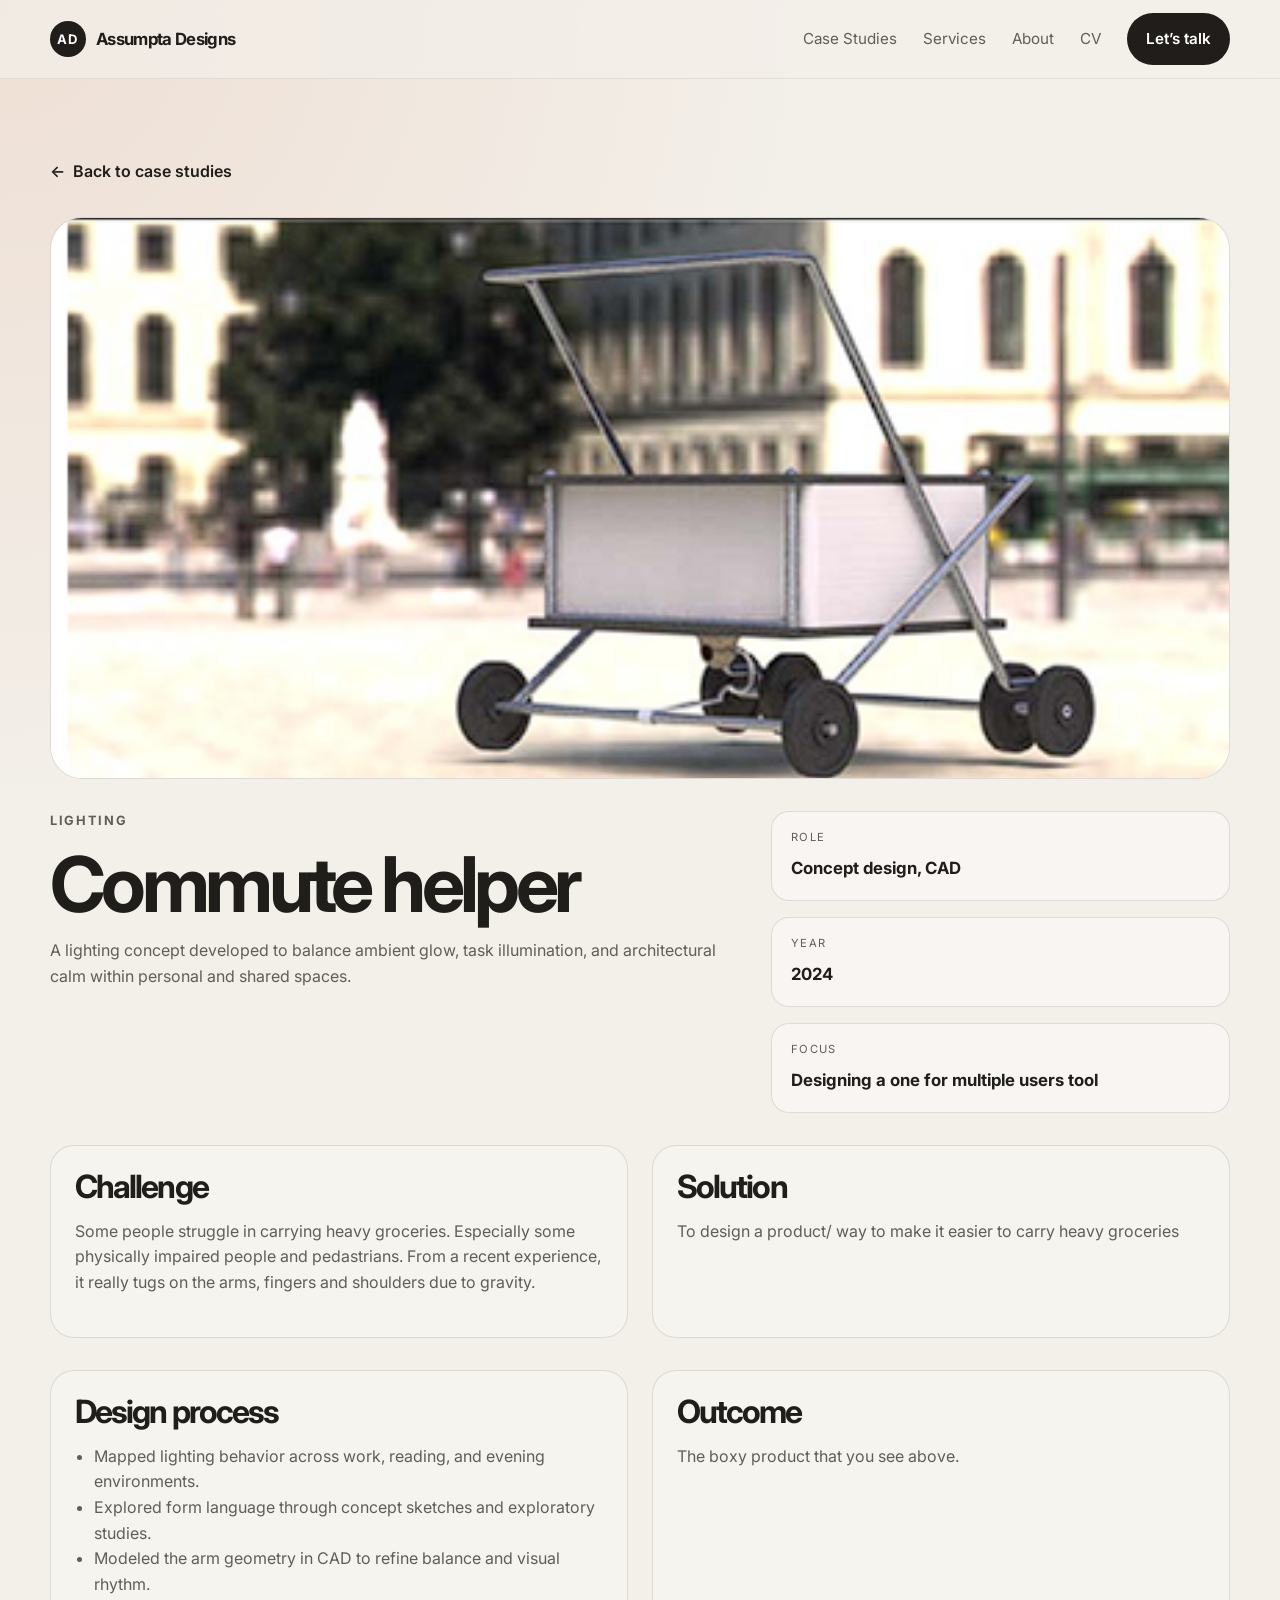
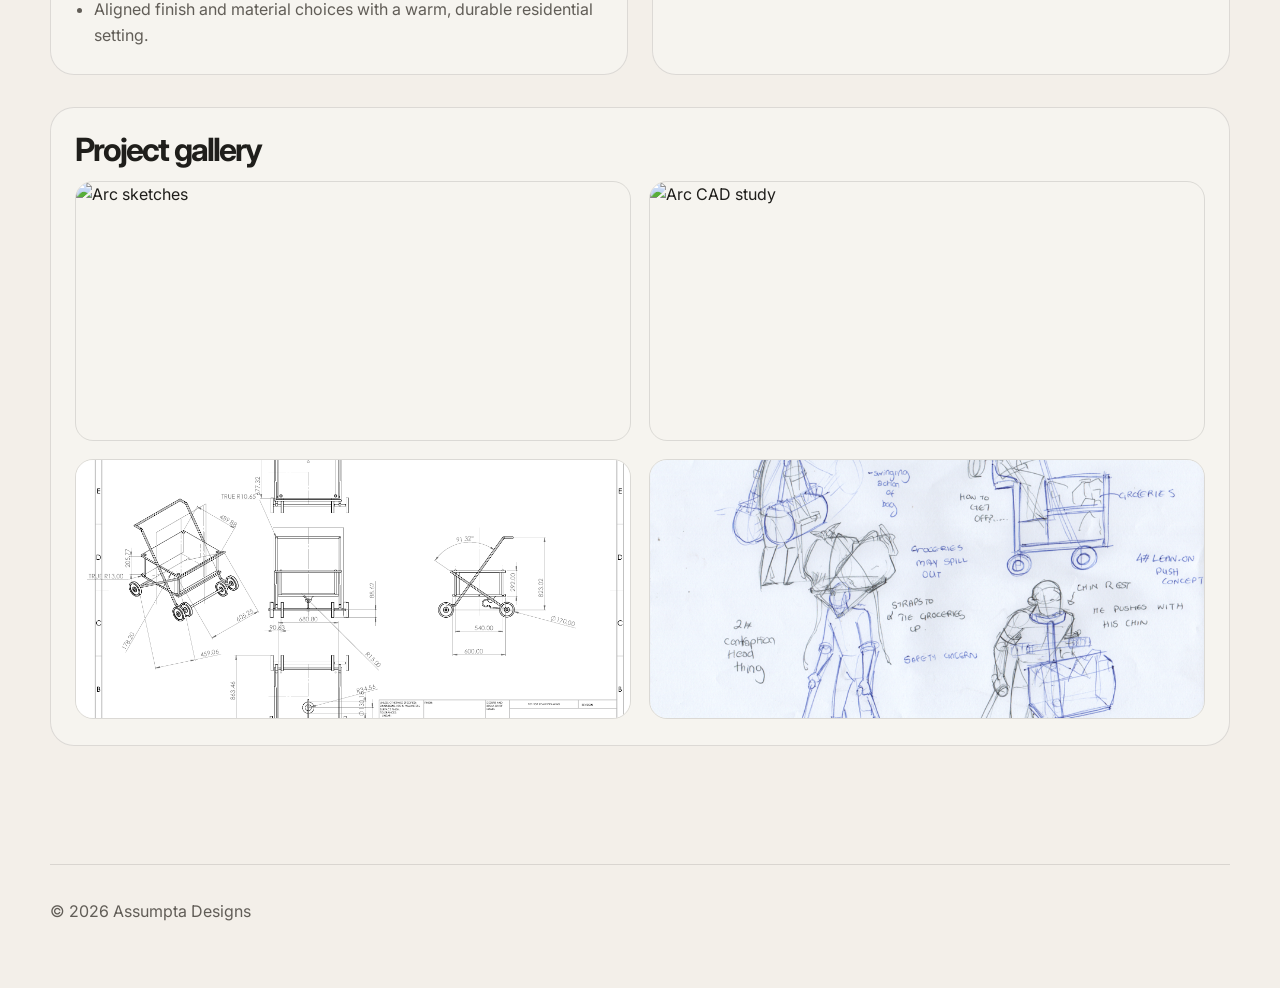
==== project-arc.html @ b542507d "Add files via upload" ====
<!DOCTYPE html>
<html lang="en">
  <head>
    <meta charset="UTF-8" />
    <meta name="viewport" content="width=device-width, initial-scale=1.0" />
    <title>All Trolley </title>
    <link rel="preconnect" href="https://fonts.googleapis.com" />
    <link rel="preconnect" href="https://fonts.gstatic.com" crossorigin />
    <link href="https://fonts.googleapis.com/css2?family=Inter:wght@400;500;600;700;800;900&display=swap" rel="stylesheet" />
    <link rel="stylesheet" href="styles.css" />
  </head>
  <body>
    <header class="site-header">
      <div class="container nav-wrap">
        <a href="index.html" class="brand" aria-label="Alden Hart home">
          <span class="brand-mark">AD</span>
          <span class="brand-text">Assumpta Designs</span>
        </a>
        <button class="nav-toggle" aria-label="Open navigation" aria-expanded="false">
          <span></span>
          <span></span>
          <span></span>
        </button>
        <nav class="site-nav" aria-label="Main navigation">
          <a href="work.html">Case Studies</a>
          <a href="index.html#services">Services</a>
          <a href="index.html#about">About</a>
          <a href="index.html#cv">CV</a>
          <a href="index.html#contact" class="nav-cta">Let’s talk</a>
        </nav>
      </div>
    </header>

    <main class="project-detail">
      <div class="container detail-shell">
        <a href="work.html" class="back-link">Back to case studies</a>

        <div class="project-hero">
          <img src="images/Design4all/Screenshot 2026-09-10 001305.png" alt="Arc lighting system final rendering" />
        </div>

        <div class="project-summary">
          <div>
            <p class="eyebrow">Lighting</p>
            <h1>Commute helper</h1>
            <p>
              A lighting concept developed to balance ambient glow, task illumination, and architectural calm within personal and shared spaces.
            </p>
          </div>

          <div class="detail-stats">
            <div class="stat-card">
              <span class="label">Role</span>
              <strong>Concept design, CAD</strong>
            </div>
            <div class="stat-card">
              <span class="label">Year</span>
              <strong>2024</strong>
            </div>
            <div class="stat-card">
              <span class="label">Focus</span>
              <strong>Designing a one for multiple users tool</strong>
            </div>
          </div>
        </div>

        <div class="detail-grid">
          <section class="detail-section">
            <h3>Challenge</h3>
            <p>
              Some people struggle in carrying heavy groceries.
Especially some physically impaired people and 
pedastrians. From a recent experience, it really tugs 
on the arms, fingers and shoulders due to gravity.
            </p>
          </section>

          <section class="detail-section">
            <h3>Solution</h3>
            <p>
To design a product/ way to make it easier to carry 
heavy groceries            </p>
          </section>
        </div>

        <div class="detail-grid">
          <section class="detail-section">
            <h3>Design process</h3>
            <ul>
              <li>Mapped lighting behavior across work, reading, and evening environments.</li>
              <li>Explored form language through concept sketches and exploratory studies.</li>
              <li>Modeled the arm geometry in CAD to refine balance and visual rhythm.</li>
              <li>Aligned finish and material choices with a warm, durable residential setting.</li>
            </ul>
          </section>

          <section class="detail-section">
            <h3>Outcome</h3>
            <p>
              The boxy product that you see above.
            </p>
          </section>
        </div>

        <div class="detail-section">
          <h3>Project gallery</h3>
          <div class="project-gallery">
            <img src="https://images.unsplash.com/photo-1517048676732-d65bc937f952?auto=format&fit=crop&w=900&q=80" alt="Arc sketches" />
            <img src="https://images.unsplash.com/photo-1517705008128-361805f42e86?auto=format&fit=crop&w=900&q=80" alt="Arc CAD study" />
            <img src="images/Design4all/Screenshot 2026-09-08 175627.png" alt="Arc technical specification" />
            <img src="images/Design4all/Screenshot 2026-09-10 001355.png" alt="Arc final visual" />
          </div>
        </div>
      </div>
    </main>

    <footer class="site-footer">
      <div class="container footer-inner">
        <p>© <span id="year"></span> Assumpta Designs</p>
      </div>
    </footer>

    <script src="script.js"></script>
  </body>
</html>
---- styles.css ----
:root {
  --bg: #f3efe9;
  --bg-strong: #e4ddd1;
  --panel: #f8f5f1;
  --surface: #fffdf9;
  --surface-strong: #201d1a;
  --text: #1f1e1b;
  --muted: #615d57;
  --line: rgba(31, 30, 27, 0.12);
  --accent: #c95e2a;
  --accent-soft: #f7d3b5;
  --shadow: 0 24px 70px rgba(25, 23, 19, 0.12);
  --radius-xl: 32px;
  --radius-lg: 24px;
  --radius-md: 18px;
  --container: min(1180px, calc(100vw - 48px));
}

* {
  box-sizing: border-box;
}

html {
  scroll-behavior: smooth;
}

body {
  margin: 0;
  font-family: "Inter", sans-serif;
  color: var(--text);
  background:
    radial-gradient(circle at top left, rgba(201, 94, 42, 0.11), transparent 28%),
    var(--bg);
  line-height: 1.6;
}

img {
  max-width: 100%;
  display: block;
}

a {
  color: inherit;
  text-decoration: none;
}

button {
  font: inherit;
}

.container {
  width: var(--container);
  margin: 0 auto;
}

.site-header {
  position: sticky;
  top: 0;
  z-index: 20;
  backdrop-filter: blur(16px);
  background: rgba(243, 239, 233, 0.72);
  border-bottom: 1px solid rgba(31, 30, 27, 0.08);
}

.nav-wrap {
  min-height: 78px;
  display: flex;
  align-items: center;
  justify-content: space-between;
  gap: 24px;
}

.brand {
  display: inline-flex;
  align-items: center;
  gap: 10px;
  font-weight: 700;
}

.brand-mark {
  width: 36px;
  height: 36px;
  display: grid;
  place-items: center;
  border-radius: 50%;
  background: var(--surface-strong);
  color: #fff;
  font-size: 0.82rem;
  letter-spacing: 0.08em;
}

.brand-text {
  letter-spacing: -0.04em;
  font-size: 1.05rem;
}

.site-nav {
  display: flex;
  align-items: center;
  gap: 26px;
  font-size: 0.95rem;
  color: var(--muted);
}

.site-nav a {
  transition: color 180ms ease;
}

.site-nav a:hover,
.site-nav a:focus-visible {
  color: var(--text);
}

.nav-cta {
  padding: 0.85rem 1.2rem;
  border-radius: 999px;
  background: var(--surface-strong);
  color: #fff !important;
  font-weight: 600;
}

.nav-toggle {
  display: none;
  width: 44px;
  height: 44px;
  border: 1px solid var(--line);
  background: rgba(255, 255, 255, 0.5);
  border-radius: 50%;
  align-items: center;
  justify-content: center;
  flex-direction: column;
  gap: 5px;
  cursor: pointer;
  padding: 0;
}

.nav-toggle span {
  width: 18px;
  height: 2px;
  background: var(--text);
  border-radius: 2px;
  display: block;
}

.hero {
  padding: 64px 0 32px;
}

.hero-grid {
  display: grid;
  grid-template-columns: 1.08fr 0.92fr;
  gap: 50px;
  align-items: center;
}

.eyebrow {
  margin: 0 0 16px;
  font-size: 0.8rem;
  letter-spacing: 0.13em;
  text-transform: uppercase;
  color: var(--muted);
  font-weight: 700;
}

h1,
h2,
h3 {
  margin: 0;
  letter-spacing: -0.06em;
  line-height: 0.98;
}

h1 {
  font-size: clamp(3.2rem, 6vw, 6rem);
  max-width: 620px;
}

h2 {
  font-size: clamp(2.2rem, 4vw, 3.5rem);
  max-width: 700px;
}

h3 {
  font-size: clamp(1.5rem, 2.6vw, 2rem);
}

.lead {
  max-width: 560px;
  margin-top: 22px;
  color: var(--muted);
  font-size: 1.08rem;
}

.hero-actions {
  display: flex;
  flex-wrap: wrap;
  gap: 16px;
  margin-top: 28px;
}

.button {
  display: inline-flex;
  align-items: center;
  justify-content: center;
  min-height: 52px;
  padding: 0 1.4rem;
  border-radius: 999px;
  border: 1px solid var(--line);
  transition: transform 180ms ease, box-shadow 180ms ease;
  font-weight: 600;
}

.button:hover,
.button:focus-visible {
  transform: translateY(-1px);
}

.button-primary {
  background: var(--surface-strong);
  color: #fff;
  border-color: transparent;
  box-shadow: var(--shadow);
}

.button-secondary {
  background: rgba(255, 255, 255, 0.3);
}

.hero-metrics {
  display: flex;
  flex-wrap: wrap;
  gap: 28px;
  list-style: none;
  padding: 0;
  margin: 38px 0 0;
}

.hero-metrics li {
  display: flex;
  flex-direction: column;
  gap: 4px;
}

.hero-metrics strong {
  font-size: clamp(1.6rem, 2vw, 2.2rem);
  letter-spacing: -0.06em;
}

.hero-metrics span {
  color: var(--muted);
  font-size: 0.85rem;
}

.hero-visual {
  position: relative;
  min-height: 620px;
  display: flex;
  align-items: center;
  justify-content: center;
}

.hero-image-wrap {
  position: relative;
  width: min(100%, 530px);
  border-radius: var(--radius-xl);
  overflow: hidden;
  box-shadow: var(--shadow);
  border: 1px solid rgba(255, 255, 255, 0.5);
}

.hero-image-wrap img {
  width: 100%;
  height: 690px;
  object-fit: cover;
  display: block;
}

.float-card {
  position: absolute;
  background: rgba(250, 248, 245, 0.82);
  border: 1px solid rgba(31, 30, 27, 0.08);
  backdrop-filter: blur(10px);
  border-radius: 18px;
  padding: 0.9rem 1rem;
  box-shadow: 0 14px 34px rgba(31, 30, 27, 0.08);
  z-index: 2;
}

.float-card span {
  display: block;
  font-size: 0.73rem;
  letter-spacing: 0.12em;
  text-transform: uppercase;
  color: var(--muted);
  margin-bottom: 6px;
}

.float-card strong {
  font-size: 1rem;
}

.card-one {
  left: 0;
  top: 80px;
}

.card-two {
  right: 18px;
  bottom: 54px;
}

.logo-strip {
  padding: 18px 0 8px;
}

.logo-row {
  display: grid;
  grid-template-columns: repeat(6, minmax(0, 1fr));
  align-items: center;
  gap: 10px;
  padding: 18px 0;
  border-top: 1px solid var(--line);
  border-bottom: 1px solid var(--line);
}

.logo-row span {
  text-align: center;
  color: rgba(31, 30, 27, 0.58);
  font-weight: 700;
  letter-spacing: 0.12em;
  text-transform: uppercase;
  font-size: 0.72rem;
}

.section {
  padding: 120px 0;
}

.alt {
  background: rgba(255, 255, 255, 0.24);
}

.section-heading {
  margin-bottom: 42px;
}

.section-heading.narrow {
  max-width: 620px;
}

.project-grid {
  display: grid;
  grid-template-columns: 1.3fr 0.85fr 0.85fr;
  gap: 28px;
  align-items: stretch;
}

.project-card {
  display: flex;
  flex-direction: column;
  background: rgba(255, 255, 255, 0.35);
  border: 1px solid var(--line);
  border-radius: var(--radius-lg);
  overflow: hidden;
  box-shadow: 0 14px 24px rgba(31, 30, 27, 0.03);
}

.project-card img {
  width: 100%;
  height: 290px;
  object-fit: cover;
}

.project-featured {
  grid-column: 1 / span 1;
}

.project-featured .project-image img {
  height: 480px;
}

.project-copy {
  padding: 1.4rem 1.4rem 1.6rem;
}

.project-copy.small {
  padding-bottom: 1.3rem;
}

.project-meta {
  display: flex;
  justify-content: space-between;
  gap: 10px;
  color: var(--muted);
  font-size: 0.74rem;
  letter-spacing: 0.12em;
  text-transform: uppercase;
  margin-bottom: 16px;
}

.project-copy p {
  margin: 12px 0 0;
  color: var(--muted);
}

.project-copy ul {
  margin: 18px 0 0;
  padding-left: 18px;
  color: var(--text);
}

.project-copy li + li {
  margin-top: 8px;
}

.service-grid {
  display: grid;
  grid-template-columns: repeat(3, minmax(0, 1fr));
  gap: 22px;
}

.service-card {
  background: rgba(255, 255, 255, 0.45);
  border: 1px solid var(--line);
  border-radius: var(--radius-lg);
  padding: 1.8rem 1.4rem;
}

.service-index {
  display: inline-flex;
  margin-bottom: 18px;
  color: var(--accent);
  font-weight: 700;
  font-size: 0.82rem;
  letter-spacing: 0.1em;
}

.service-card h3 {
  margin-bottom: 14px;
  font-size: 1.5rem;
}

.service-card p,
.timeline-item p,
.about-copy p {
  color: var(--muted);
}

.timeline {
  display: grid;
  grid-template-columns: repeat(2, minmax(0, 1fr));
  gap: 24px;
}

.timeline-item {
  display: grid;
  grid-template-columns: 72px 1fr;
  gap: 18px;
  padding: 1.5rem 1.3rem;
  border: 1px solid var(--line);
  background: rgba(255, 255, 255, 0.3);
  border-radius: var(--radius-lg);
}

.timeline-step {
  display: flex;
  align-items: center;
  justify-content: center;
  width: 54px;
  height: 54px;
  border-radius: 50%;
  background: var(--surface-strong);
  color: #fff;
  font-weight: 700;
}

.timeline-item h3 {
  font-size: 1.3rem;
  margin-bottom: 8px;
}

.about-grid {
  display: grid;

  gap: 40px;
  align-items: center;
}



.about-copy {
  max-width: 620px;
}

.about-copy p + p {
  margin-top: 18px;
}

.about-signoff {
  margin-top: 30px;
  display: flex;
  flex-direction: column;
  gap: 2px;
}

.about-signoff strong {
  font-size: 1.1rem;
}

.about-signoff span {
  color: var(--muted);
}

.testimonial-wrap {
  padding-top: 0;
}

.cv-card {
  background: linear-gradient(135deg, #201d1a 0%, #2a2522 100%);
  color: #f9f4ee;
  border: 1px solid var(--line);
  border-radius: var(--radius-xl);
  padding: clamp(2rem, 5vw, 3.5rem);
  display: flex;
  align-items: center;
  justify-content: space-between;
  gap: 24px;
}

.cv p {
  margin: 0;
  max-width: 760px;
  font-size: clamp(1.4rem, 2vw, 2.2rem);
  line-height: 1.2;
  letter-spacing: -0.05em;
}





.contact-box {
  background: rgba(255, 255, 255, 0.4);
  border: 1px solid var(--line);
  border-radius: var(--radius-xl);
  padding: clamp(2rem, 5vw, 3.5rem);
  display: flex;
  align-items: center;
  justify-content: space-between;
  gap: 24px;
}

.site-footer {
  padding: 22px 0 48px;
}

.footer-inner {
  display: flex;
  align-items: center;
  justify-content: space-between;
  gap: 16px;
  padding-top: 18px;
  border-top: 1px solid var(--line);
  color: var(--muted);
}

.footer-links {
  display: flex;
  gap: 18px;
}

.project-link {
  display: flex;
  flex-direction: column;
  color: inherit;
  transition: transform 180ms ease, box-shadow 180ms ease;
}

.project-link:hover,
.project-link:focus-visible {
  transform: translateY(-4px);
  box-shadow: 0 18px 34px rgba(31, 30, 27, 0.08);
}

.project-link .project-copy {
  flex: 1;
}

.section-cta-row {
  display: flex;
  justify-content: center;
  margin-top: -8px;
  padding-bottom: 20px;
}

.page-intro {
  padding: 80px 0 30px;
}

.page-header {
  display: flex;
  align-items: end;
  justify-content: space-between;
  gap: 20px;
  margin-bottom: 26px;
}

.page-header h1 {
  font-size: clamp(2.6rem, 5vw, 4.7rem);
}

.page-header p {
  margin: 0;
  color: var(--muted);
  max-width: 520px;
}

.case-study-grid {
  display: grid;
  grid-template-columns: repeat(3, minmax(0, 1fr));
  gap: 24px;
}

.project-detail {
  padding: 72px 0 96px;
}

.detail-shell {
  display: grid;
  gap: 32px;
}

.project-hero {
  border-radius: var(--radius-xl);
  overflow: hidden;
  background: rgba(255, 255, 255, 0.4);
  border: 1px solid var(--line);
}

.project-hero img {
  width: 100%;
  height: 560px;
  object-fit: cover;
}

.project-summary {
  display: grid;
  grid-template-columns: 1.2fr 0.8fr;
  gap: 32px;
  align-items: start;
}

.project-summary h2,
.detail-section h3 {
  margin-bottom: 16px;
}

.project-summary p,
.detail-section p,
.detail-section li {
  color: var(--muted);
}

.detail-stats {
  display: grid;
  gap: 16px;
}

.stat-card {
  background: rgba(255, 255, 255, 0.4);
  border: 1px solid var(--line);
  border-radius: 18px;
  padding: 1.1rem 1.2rem;
}

.stat-card .label {
  display: block;
  color: var(--muted);
  text-transform: uppercase;
  letter-spacing: 0.12em;
  font-size: 0.7rem;
  margin-bottom: 8px;
}

.stat-card strong {
  font-size: 1.05rem;
}

.detail-section {
  background: rgba(255, 255, 255, 0.3);
  border: 1px solid var(--line);
  border-radius: var(--radius-lg);
  padding: 1.6rem 1.5rem;
}

.detail-section ul {
  margin: 0;
  padding-left: 1.2rem;
}

.detail-grid {
  display: grid;
  grid-template-columns: repeat(2, minmax(0, 1fr));
  gap: 24px;
}

.project-gallery {
  display: grid;
  grid-template-columns: repeat(2, minmax(0, 1fr));
  gap: 18px;
}

.project-gallery img {
  width: 100%;
  height: 260px;
  object-fit: cover;
  border-radius: var(--radius-md);
  border: 1px solid var(--line);
  cursor: zoom-in;
  transition: transform 180ms ease, box-shadow 180ms ease;
}

.project-gallery img:hover,
.project-gallery img:focus-visible {
  transform: translateY(-3px);
  box-shadow: 0 14px 28px rgba(31, 30, 27, 0.14);
}

.lightbox {
  position: fixed;
  inset: 0;
  z-index: 40;
  display: grid;
  place-items: center;
  padding: 32px;
  background: rgba(20, 18, 16, 0.86);
}

.lightbox[hidden] {
  display: none;
}

.lightbox-image {
  max-width: min(1100px, 92vw);
  max-height: 86vh;
  width: auto;
  height: auto;
  object-fit: contain;
  border-radius: var(--radius-md);
  box-shadow: 0 24px 80px rgba(0, 0, 0, 0.35);
}

.lightbox-close {
  position: absolute;
  top: 20px;
  right: 24px;
  display: grid;
  place-items: center;
  width: 44px;
  height: 44px;
  border: 1px solid rgba(255, 255, 255, 0.35);
  border-radius: 50%;
  color: #fff;
  background: rgba(20, 18, 16, 0.55);
  font-size: 1.6rem;
  line-height: 1;
  cursor: pointer;
}

.lightbox-close:hover,
.lightbox-close:focus-visible {
  background: var(--accent);
}

.back-link {
  display: inline-flex;
  align-items: center;
  gap: 8px;
  margin-top: 8px;
  color: var(--text);
  font-weight: 600;
}

.back-link::before {
  content: "←";
}

.cv-page {
  padding: 90px 0 120px;
}

.cv-shell {
  max-width: 760px;
  margin: 0 auto;
  text-align: center;
  background: rgba(255, 255, 255, 0.38);
  border: 1px solid var(--line);
  border-radius: var(--radius-xl);
  padding: clamp(2rem, 5vw, 4rem);
  box-shadow: 0 18px 38px rgba(31, 30, 27, 0.04);
}

.cv-shell h1 {
  font-size: clamp(2.6rem, 5vw, 4.5rem);
  margin-bottom: 16px;
}

.cv-shell .lead {
  margin: 0 auto 26px;
}

.cv-actions {
  display: flex;
  justify-content: center;
  flex-wrap: wrap;
  gap: 16px;
}

@media (max-width: 980px) {
  .hero-grid,
  .about-grid,
  .project-grid,
  .service-grid,
  .timeline {
    grid-template-columns: 1fr;
  }

  .project-grid {
    gap: 22px;
  }

  .hero-visual {
    min-height: 500px;
  }

  .contact-box,
  .footer-inner {
    flex-direction: column;
    align-items: flex-start;
  }

  .case-study-grid,
  .detail-grid,
  .project-summary,
  .project-gallery {
    grid-template-columns: 1fr;
  }
}

@media (max-width: 760px) {
  .nav-toggle {
    display: inline-flex;
  }

  .site-nav {
    position: absolute;
    top: calc(100% + 12px);
    right: 24px;
    left: 24px;
    display: none;
    flex-direction: column;
    align-items: flex-start;
    padding: 18px 20px;
    background: rgba(255, 255, 255, 0.92);
    border: 1px solid var(--line);
    border-radius: 18px;
    box-shadow: var(--shadow);
  }

  .site-nav.is-open {
    display: flex;
  }

  .hero {
    padding-top: 40px;
  }

  .logo-row {
    grid-template-columns: repeat(2, minmax(0, 1fr));
  }

  .hero-image-wrap img {
    height: 520px;
  }

 
  .hero-metrics {
    justify-content: space-between;
    gap: 18px;
  }
}
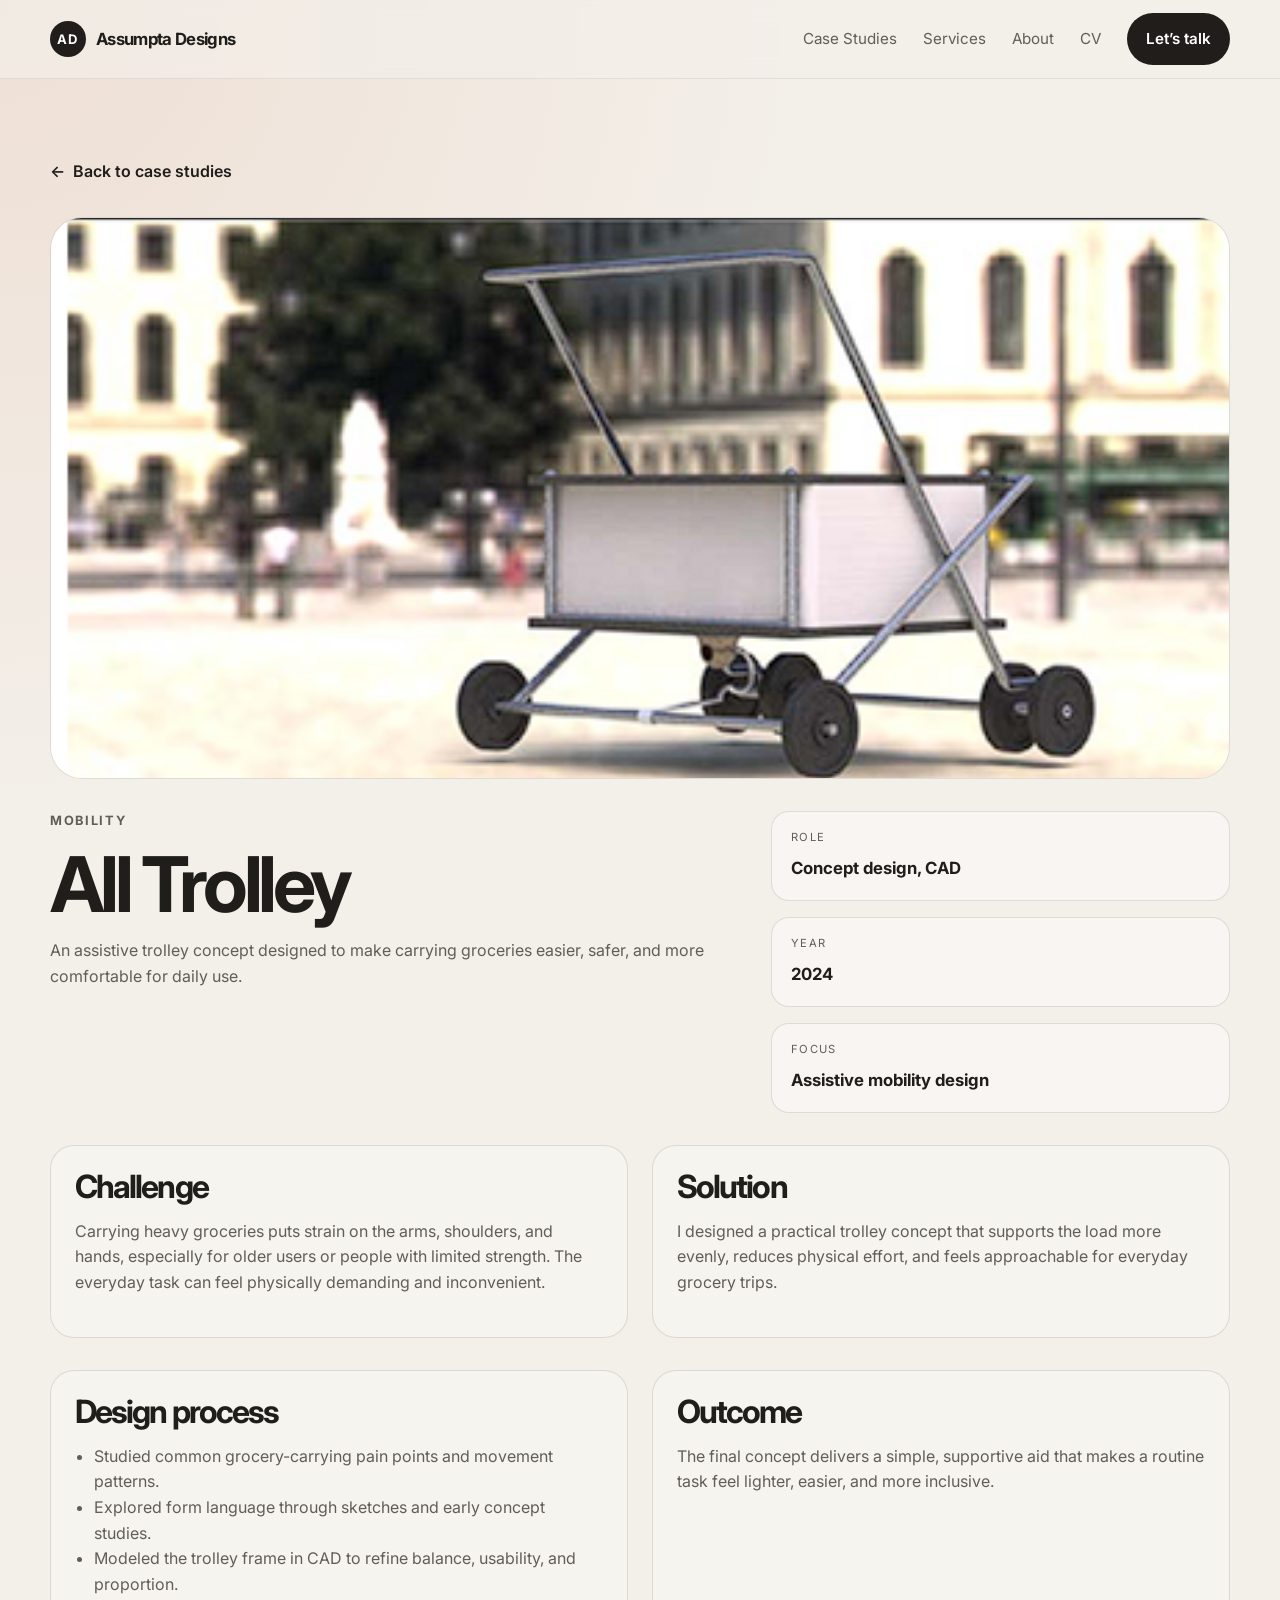
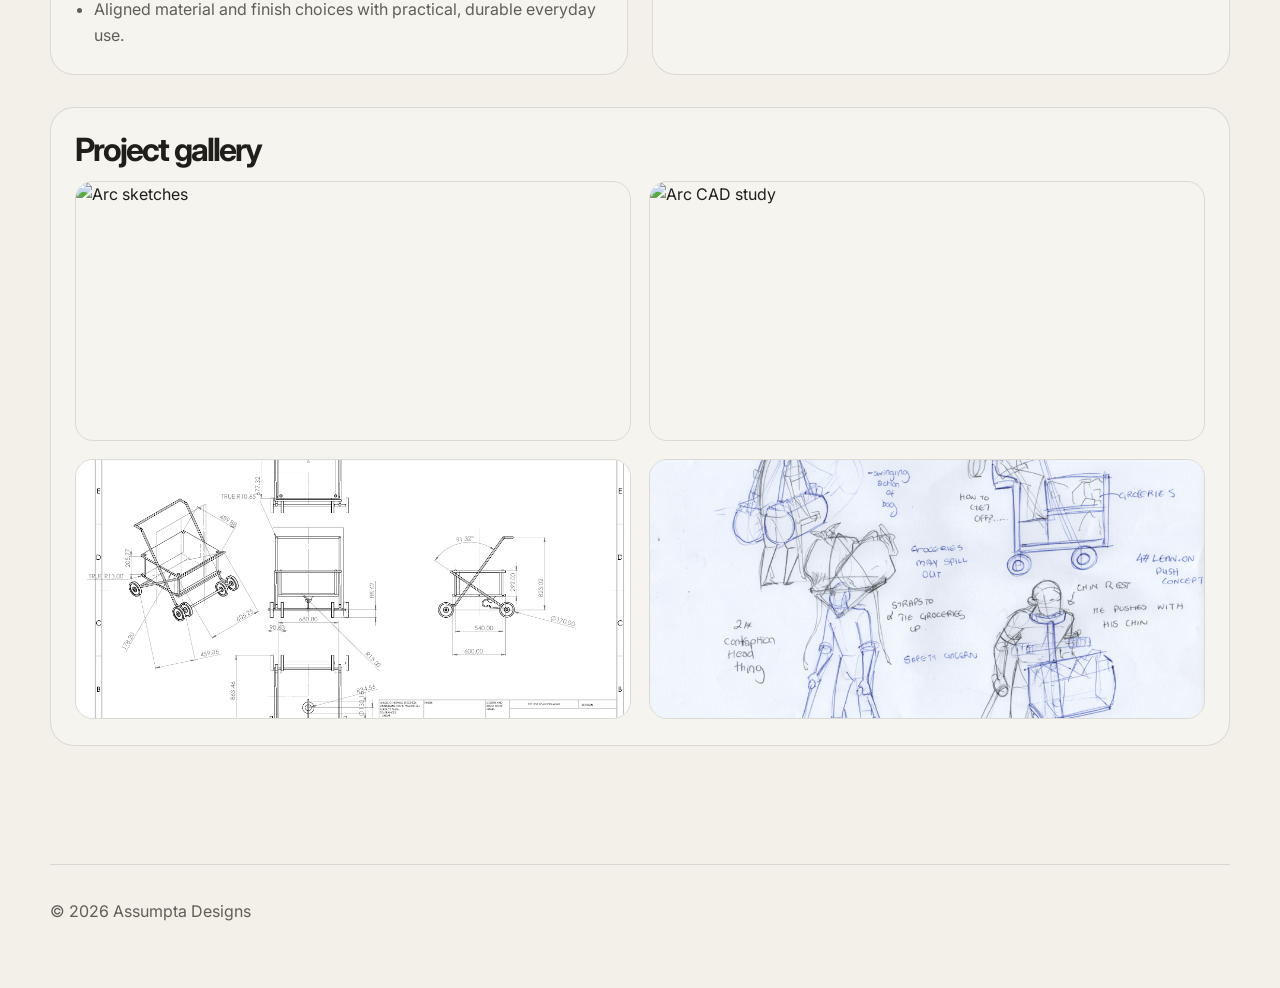
==== commit 72d4847d: "commit" ====
--- a/project-arc.html
+++ b/project-arc.html
@@ -3,7 +3,7 @@
   <head>
     <meta charset="UTF-8" />
     <meta name="viewport" content="width=device-width, initial-scale=1.0" />
-    <title>All Trolley </title>
+    <title>All Trolley | Assumpta Designs</title>
     <link rel="preconnect" href="https://fonts.googleapis.com" />
     <link rel="preconnect" href="https://fonts.gstatic.com" crossorigin />
     <link href="https://fonts.googleapis.com/css2?family=Inter:wght@400;500;600;700;800;900&display=swap" rel="stylesheet" />
@@ -41,10 +41,10 @@
 
         <div class="project-summary">
           <div>
-            <p class="eyebrow">Lighting</p>
-            <h1>Commute helper</h1>
+            <p class="eyebrow">Mobility</p>
+            <h1>All Trolley</h1>
             <p>
-              A lighting concept developed to balance ambient glow, task illumination, and architectural calm within personal and shared spaces.
+              An assistive trolley concept designed to make carrying groceries easier, safer, and more comfortable for daily use.
             </p>
           </div>
 
@@ -59,7 +59,7 @@
             </div>
             <div class="stat-card">
               <span class="label">Focus</span>
-              <strong>Designing a one for multiple users tool</strong>
+              <strong>Assistive mobility design</strong>
             </div>
           </div>
         </div>
@@ -68,18 +68,15 @@
           <section class="detail-section">
             <h3>Challenge</h3>
             <p>
-              Some people struggle in carrying heavy groceries.
-Especially some physically impaired people and 
-pedastrians. From a recent experience, it really tugs 
-on the arms, fingers and shoulders due to gravity.
+              Carrying heavy groceries puts strain on the arms, shoulders, and hands, especially for older users or people with limited strength. The everyday task can feel physically demanding and inconvenient.
             </p>
           </section>
 
           <section class="detail-section">
             <h3>Solution</h3>
             <p>
-To design a product/ way to make it easier to carry 
-heavy groceries            </p>
+              I designed a practical trolley concept that supports the load more evenly, reduces physical effort, and feels approachable for everyday grocery trips.
+            </p>
           </section>
         </div>
 
@@ -87,17 +84,17 @@
           <section class="detail-section">
             <h3>Design process</h3>
             <ul>
-              <li>Mapped lighting behavior across work, reading, and evening environments.</li>
-              <li>Explored form language through concept sketches and exploratory studies.</li>
-              <li>Modeled the arm geometry in CAD to refine balance and visual rhythm.</li>
-              <li>Aligned finish and material choices with a warm, durable residential setting.</li>
+              <li>Studied common grocery-carrying pain points and movement patterns.</li>
+              <li>Explored form language through sketches and early concept studies.</li>
+              <li>Modeled the trolley frame in CAD to refine balance, usability, and proportion.</li>
+              <li>Aligned material and finish choices with practical, durable everyday use.</li>
             </ul>
           </section>
 
           <section class="detail-section">
             <h3>Outcome</h3>
             <p>
-              The boxy product that you see above.
+              The final concept delivers a simple, supportive aid that makes a routine task feel lighter, easier, and more inclusive.
             </p>
           </section>
         </div>
--- a/styles.css
+++ b/styles.css
@@ -53,6 +53,34 @@
   margin: 0 auto;
 }
 
+.scroll-reveal {
+  transition: opacity 650ms ease, transform 650ms ease;
+}
+
+body.reveal-ready .scroll-reveal {
+  opacity: 0;
+  transform: translateY(28px);
+}
+
+body.reveal-ready .scroll-reveal.is-visible {
+  opacity: 1;
+  transform: translateY(0);
+}
+
+@media (prefers-reduced-motion: reduce) {
+  html {
+    scroll-behavior: auto;
+  }
+
+  .scroll-reveal,
+  body.reveal-ready .scroll-reveal,
+  body.reveal-ready .scroll-reveal.is-visible {
+    opacity: 1;
+    transform: none;
+    transition: none;
+  }
+}
+
 .site-header {
   position: sticky;
   top: 0;
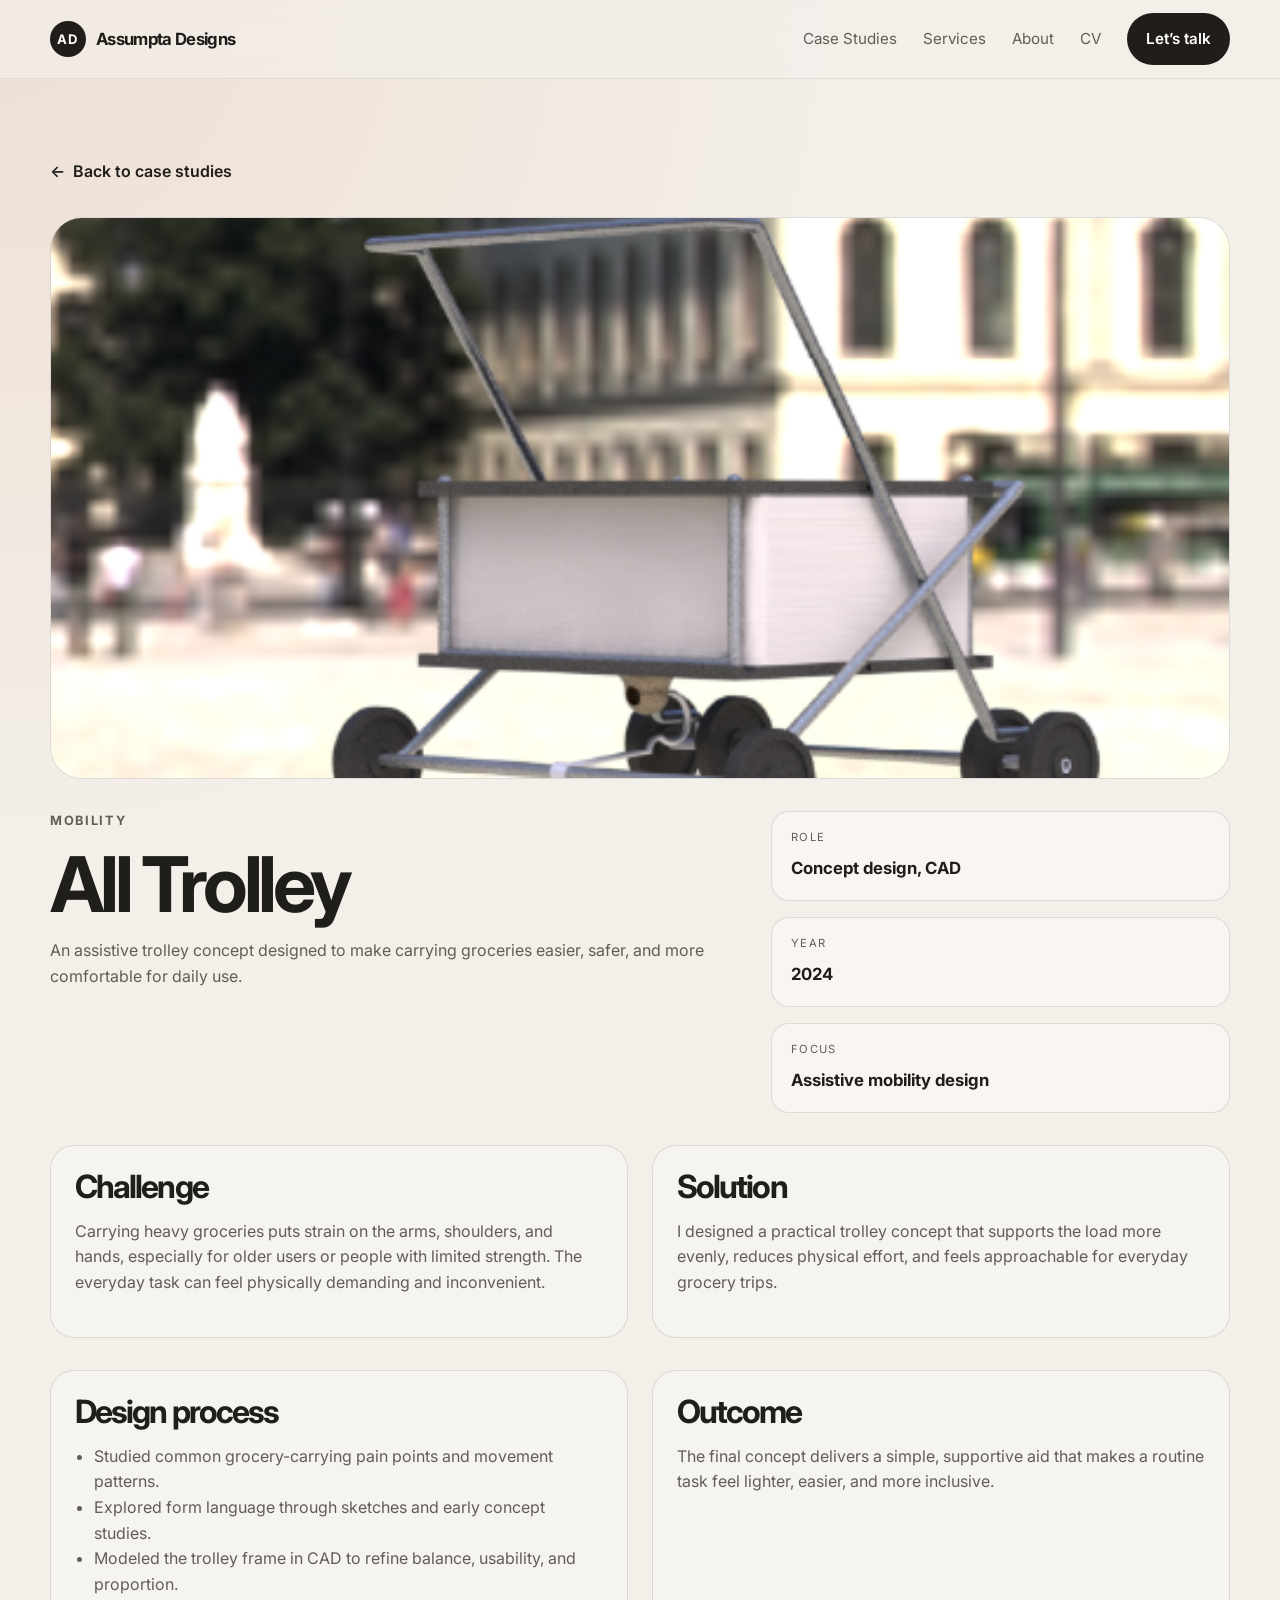
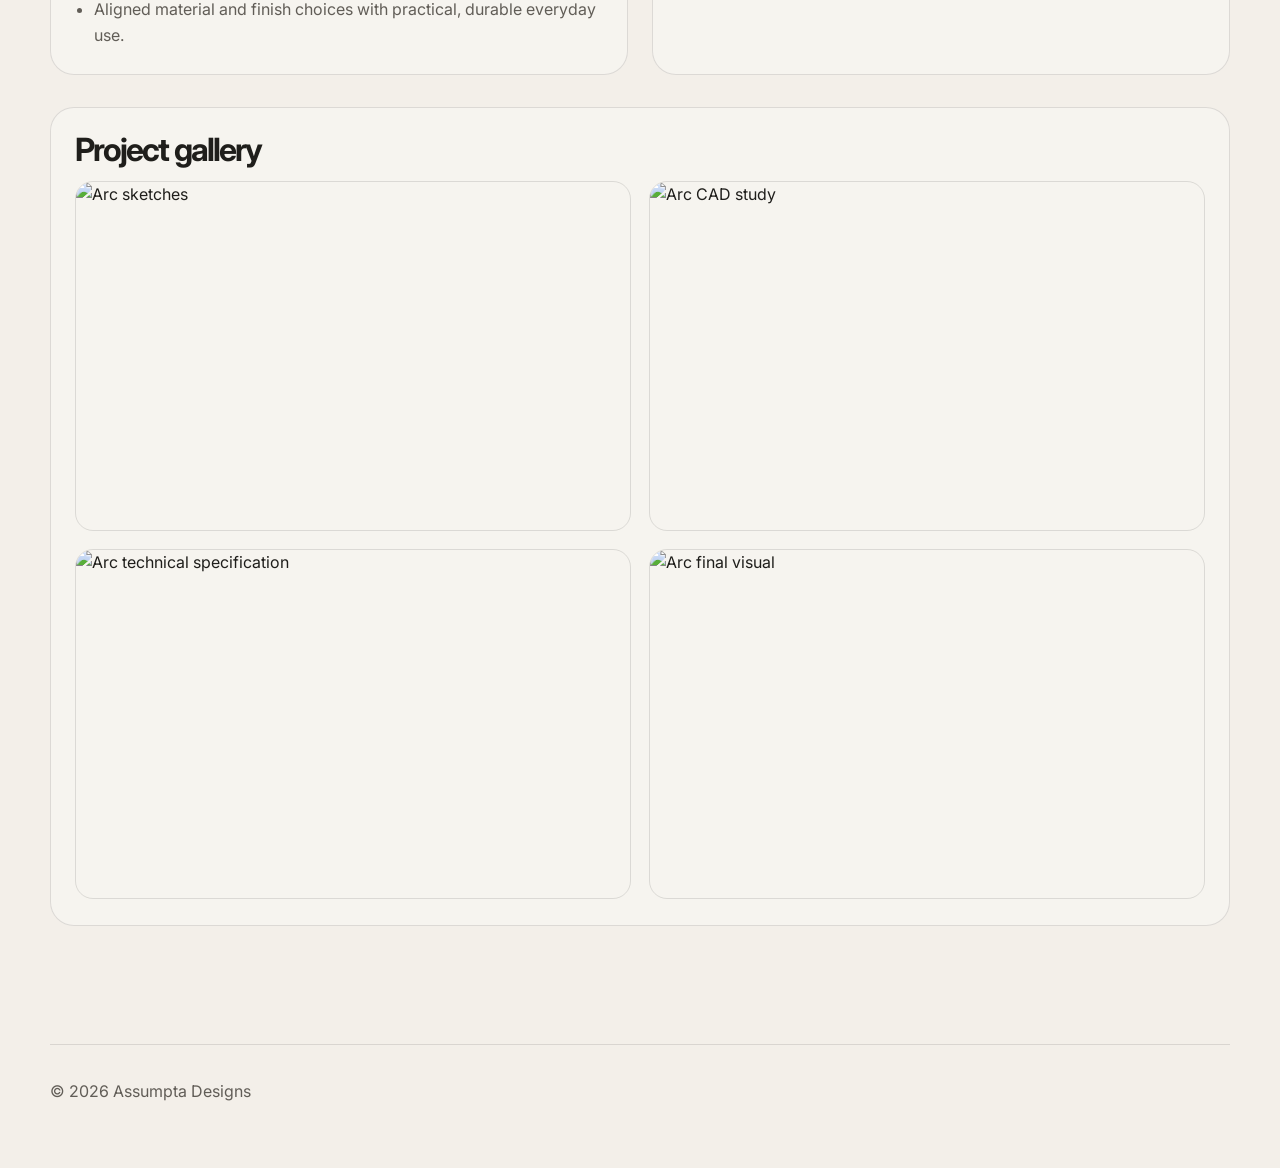
==== commit 9b61af53: "all trolley" ====
--- a/project-arc.html
+++ b/project-arc.html
@@ -36,7 +36,7 @@
         <a href="work.html" class="back-link">Back to case studies</a>
 
         <div class="project-hero">
-          <img src="images/Design4all/Screenshot 2026-09-10 001305.png" alt="Arc lighting system final rendering" />
+          <img src="images/Design4all/trolley cover.png" alt="All Trolley" />
         </div>
 
         <div class="project-summary">
--- a/styles.css
+++ b/styles.css
@@ -215,6 +215,7 @@
 .lead {
   max-width: 560px;
   margin-top: 22px;
+  padding-bottom: 1.25rem;
   color: var(--muted);
   font-size: 1.08rem;
 }
@@ -669,6 +670,14 @@
   width: 100%;
   height: 560px;
   object-fit: cover;
+  cursor: zoom-in;
+  transition: transform 180ms ease, box-shadow 180ms ease;
+}
+
+.project-hero img:hover,
+.project-hero img:focus-visible {
+  transform: translateY(-2px);
+  box-shadow: 0 16px 34px rgba(31, 30, 27, 0.12);
 }
 
 .project-summary {
@@ -740,7 +749,8 @@
 
 .project-gallery img {
   width: 100%;
-  height: 260px;
+  height: 350px;
+  /*height was 260px*/
   object-fit: cover;
   border-radius: var(--radius-md);
   border: 1px solid var(--line);
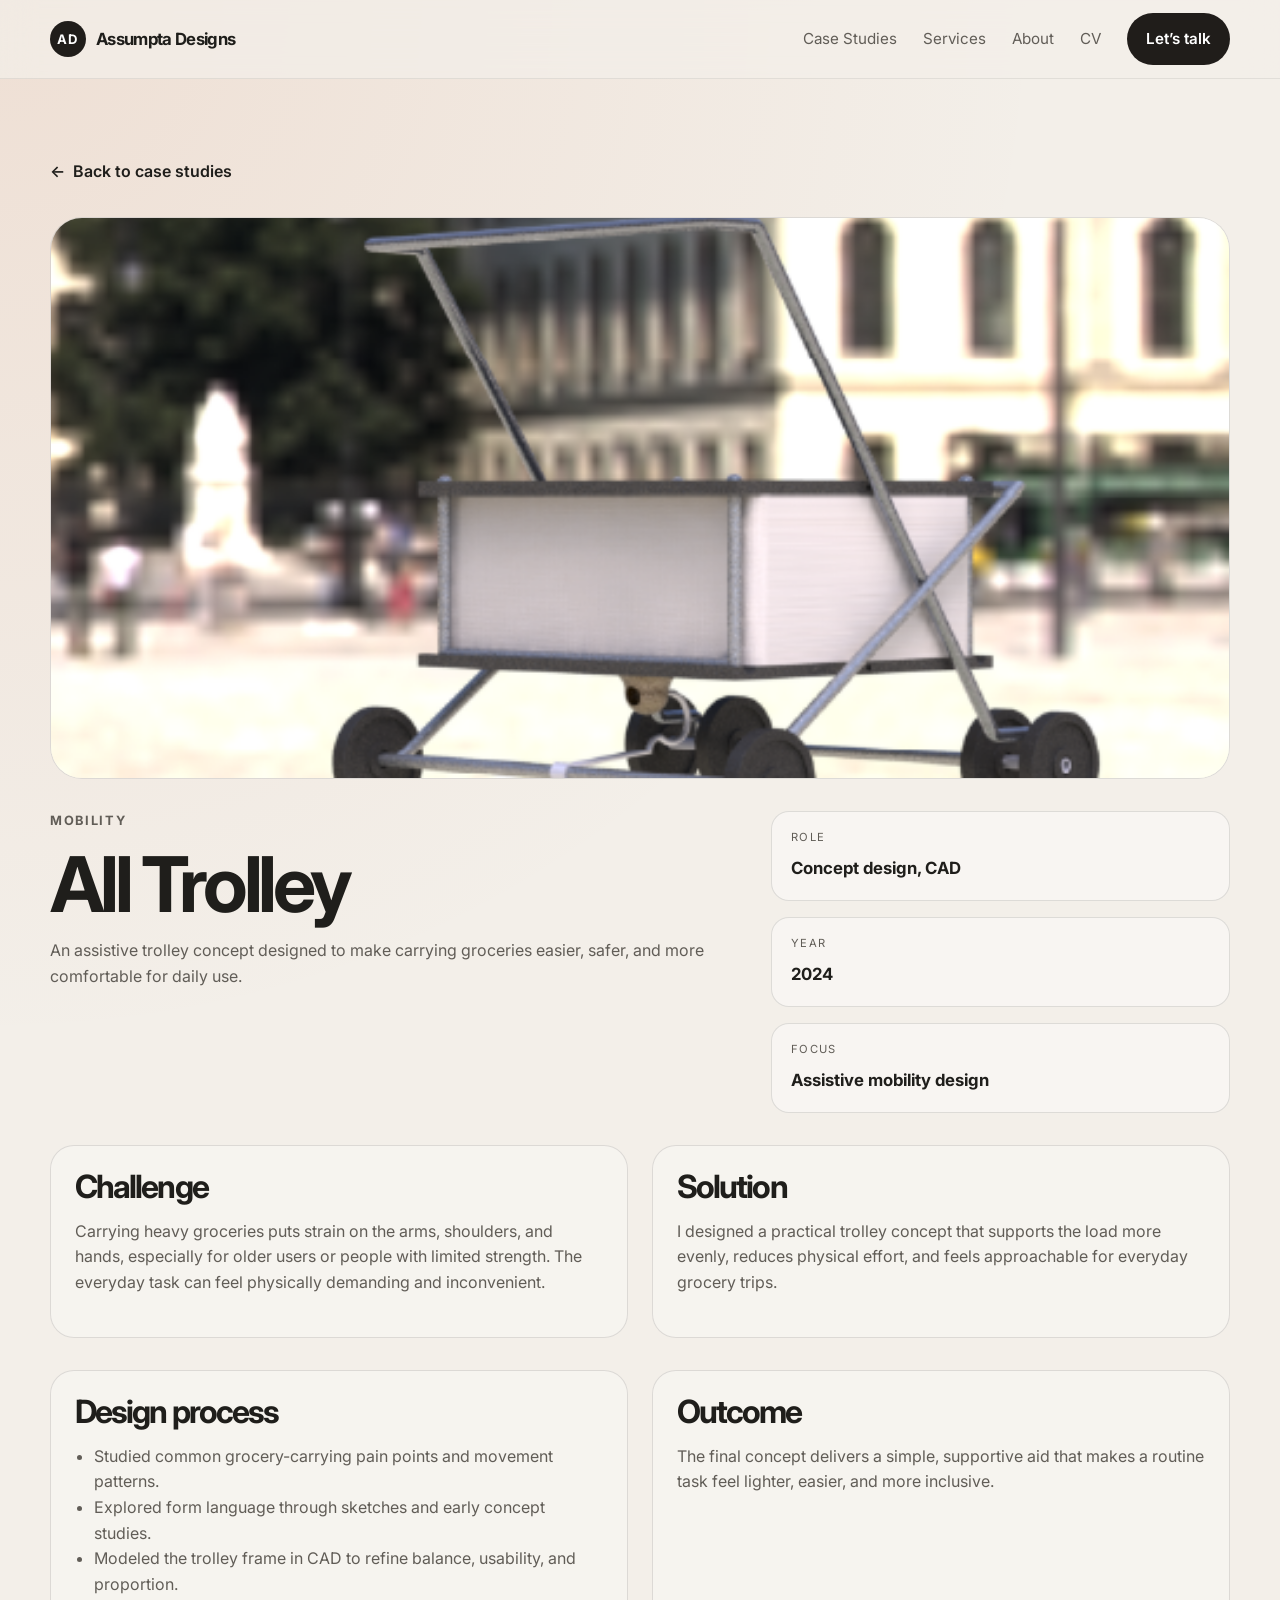
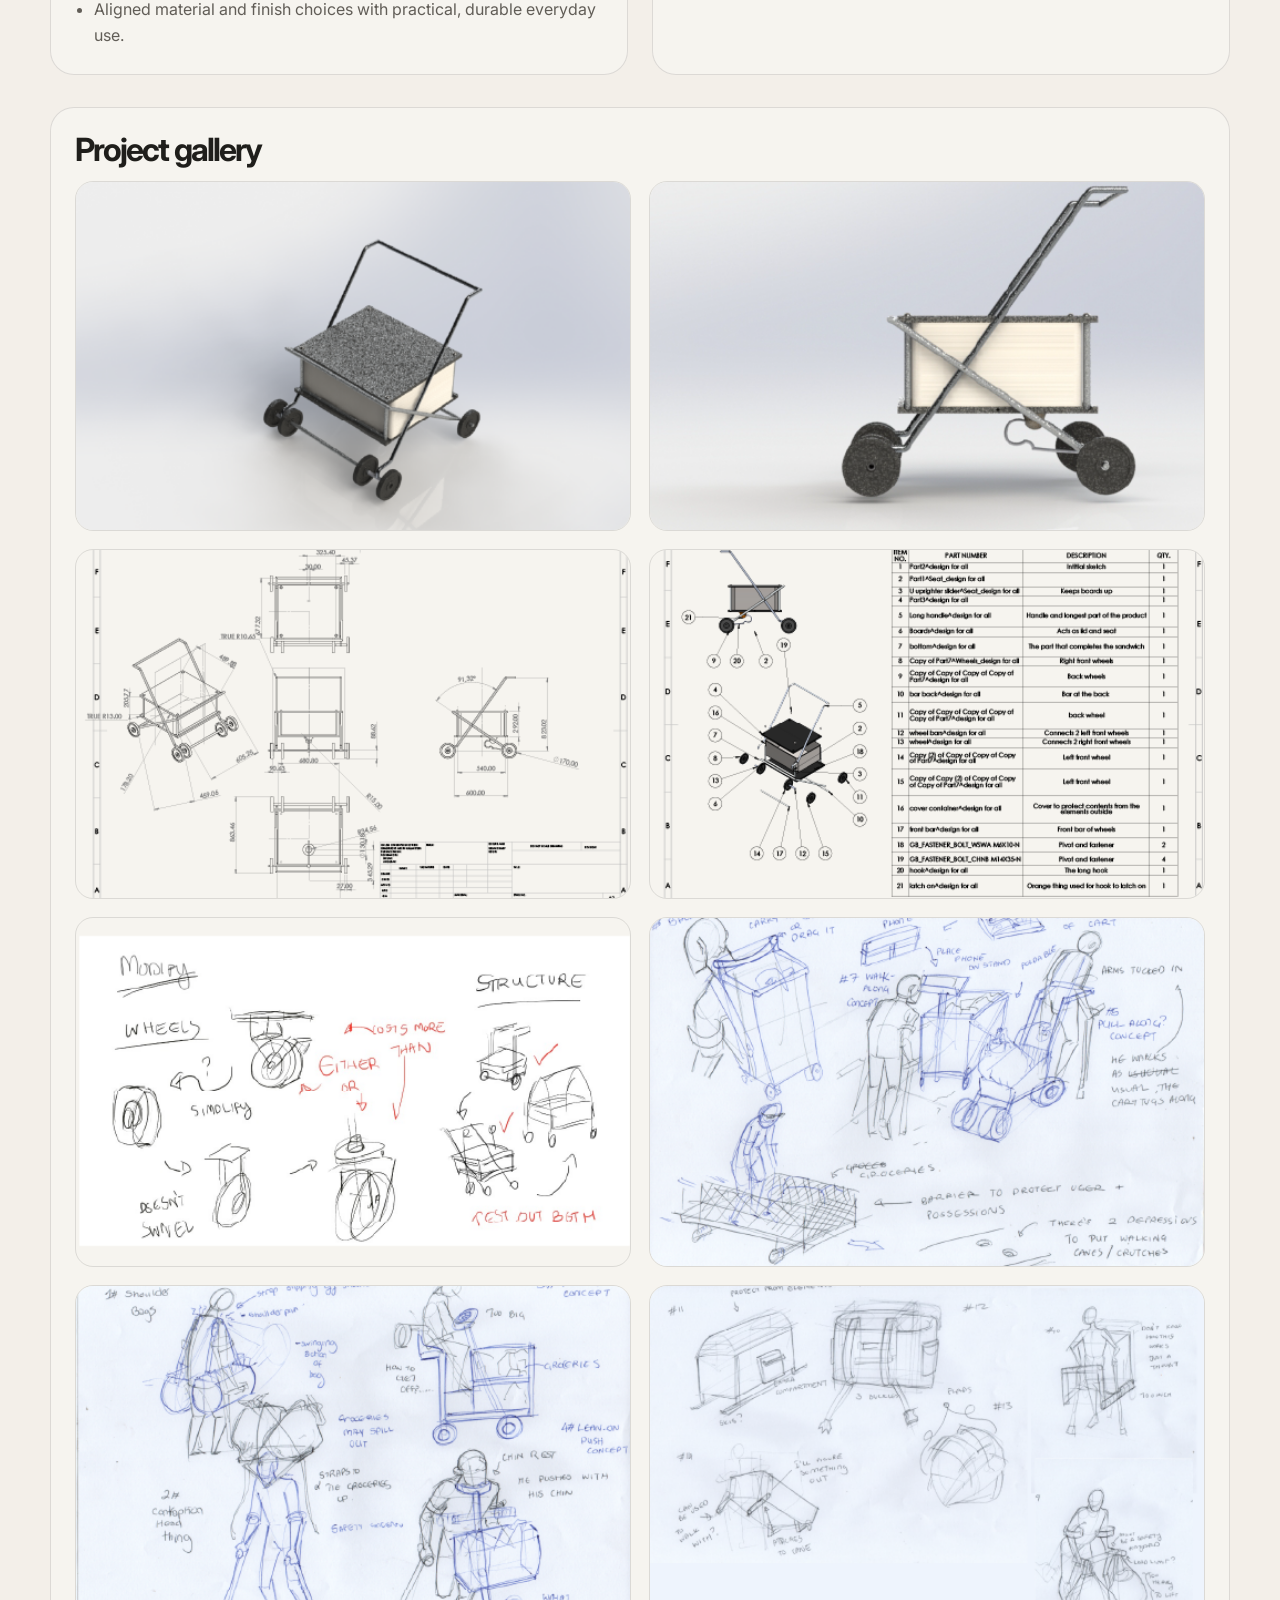
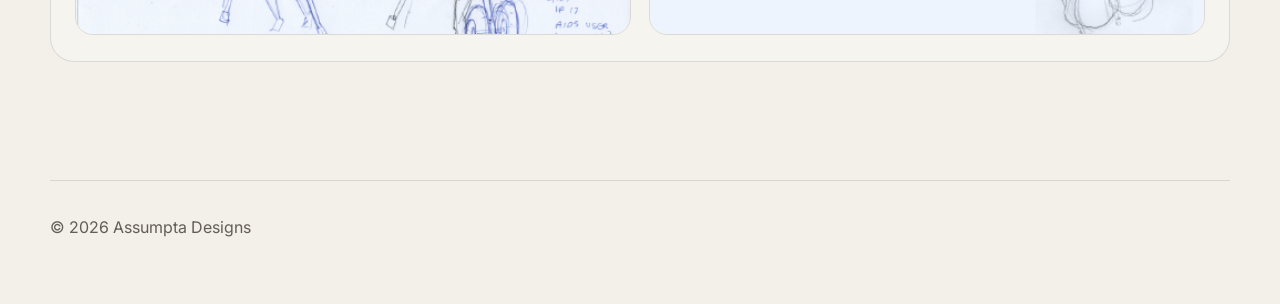
==== commit 31074890: "all trolley updated gallery" ====
--- a/project-arc.html
+++ b/project-arc.html
@@ -102,10 +102,15 @@
         <div class="detail-section">
           <h3>Project gallery</h3>
           <div class="project-gallery">
-            <img src="https://images.unsplash.com/photo-1517048676732-d65bc937f952?auto=format&fit=crop&w=900&q=80" alt="Arc sketches" />
-            <img src="https://images.unsplash.com/photo-1517705008128-361805f42e86?auto=format&fit=crop&w=900&q=80" alt="Arc CAD study" />
-            <img src="images/Design4all/Screenshot 2026-09-08 175627.png" alt="Arc technical specification" />
-            <img src="images/Design4all/Screenshot 2026-09-10 001355.png" alt="Arc final visual" />
+            <img src="images/Design4all/trolley render1.png" alt="All trolley render1" />
+            <img src="images/Design4all/trolley render2.png" alt="All trolley render2" />
+            <img src="images/Design4all/trolley all sides plan.png" alt="all trolley plan" />
+            <img src="images/Design4all/trolley plan.png" alt="all trolley plan sides" />
+            <img src="images/Design4all/trolley scamper.png" alt="all trolley scamper" />
+            <img src="images/Design4all/trolley sketch1.png" alt="all trolley sketch1" />
+            <img src="images/Design4all/trolley sketch2.png" alt="all trolley sketch2" />
+            <img src="images/Design4all/sketches3.png" alt="all trolley sketches3" />
+            
           </div>
         </div>
       </div>
